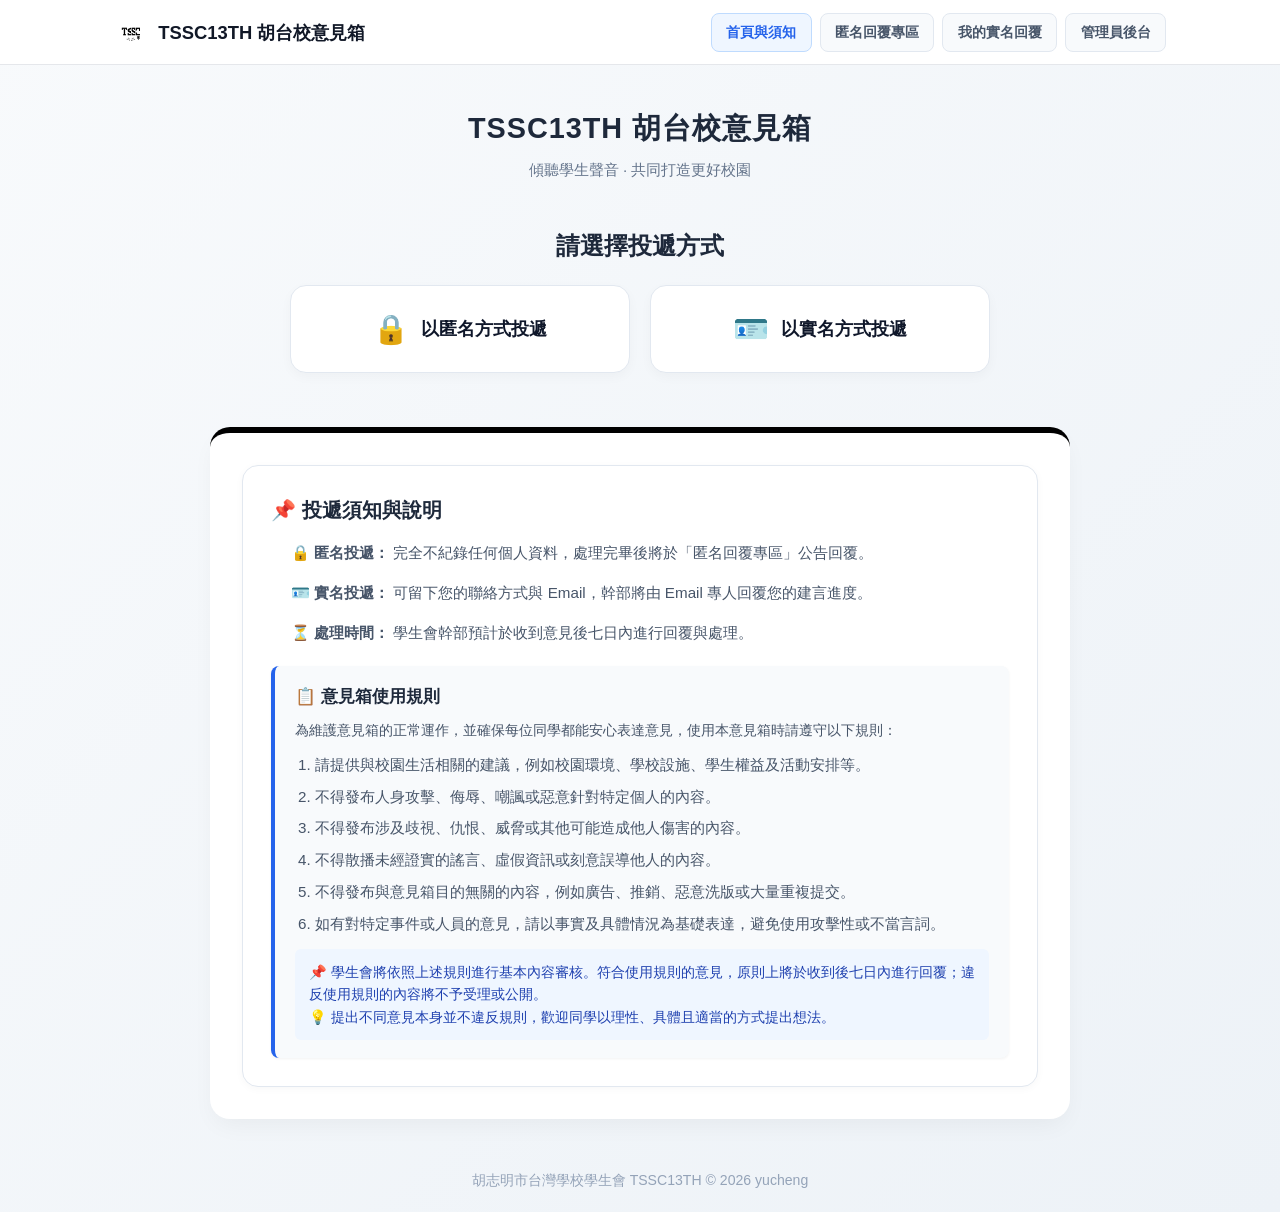
==== index.html @ 6bff95f8 "fix" ====
<!DOCTYPE html>
<html lang="zh-TW">
<head>
    <meta charset="UTF-8">
    <meta name="viewport" content="width=device-width, initial-scale=1.0">
    <title>TSSC13TH 胡台校意見箱</title>
    <link rel="stylesheet" href="style.css">
    <style>
        * {
            box-sizing: border-box;
            margin: 0;
            padding: 0;
            font-family: -apple-system, BlinkMacSystemFont, "Segoe UI", Roboto, "Helvetica Neue", Arial, "Microsoft JhengHei", sans-serif;
        }

        body {
            background-color: #f4f6f9;
            color: #333;
            line-height: 1.6;
        }

        .navbar {
    width: 100%;             
    background-color: #ffffff;
    border-bottom: 1px solid #e5e7eb; 
    padding: 0.8rem 0;
    box-shadow: none;       
    position: sticky;
    top: 0;
    z-index: 100;
}

        .nav-container {
            max-width: 1100px;
            margin: 0 auto;
            padding: 0 1.5rem;
            display: flex;
            justify-content: space-between; 
            align-items: center;
        }

        .nav-brand {
            display: flex;
            align-items: center;
            text-decoration: none;
            color: #111827;
            font-weight: 700;
            font-size: 1.15rem;
            gap: 10px;
        }

        .site-logo {
            height: 32px;       
            width: auto;        
            object-fit: contain;
            vertical-align: middle;
            filter: brightness(0); 
        }

        .nav-menu {
            display: flex;
            align-items: center;
            gap: 8px;
        }

        .nav-pill-btn {
            display: inline-flex;
            align-items: center;
            gap: 6px;
            text-decoration: none;
            padding: 0.45rem 0.9rem;
            font-size: 0.88rem;
            font-weight: 600;
            border-radius: 8px;
            transition: all 0.2s ease;
            cursor: pointer;
            background-color: #f8fafc;
            color: #475569;
            border: 1px solid #e2e8f0;
        }

        .nav-pill-btn:hover {
            background-color: #f1f5f9;
            color: #1e293b;
            border-color: #cbd5e1;
        }

        .nav-pill-btn.active {
            background-color: #eff6ff;
            color: #2563eb;
            border-color: #bfdbfe;
        }

        /* デスクトップ表示ではハンバーガーボタン、閉じるボタン、オーバーレイを非表示 */
        .hamburger-btn, .close-drawer-btn, .drawer-overlay {
            display: none;
        }

        .container {
            max-width: 900px;
            margin: 30px auto;
            padding: 0 20px;
            display: flex;
            flex-direction: column;
            gap: 30px;
        }

        .menu-section {
            text-align: center;
        }

        .menu-section h2 {
            font-size: 1.5rem;
            color: #1e293b;
            margin-bottom: 20px;
        }

        .button-group {
            display: grid;
            grid-template-columns: repeat(auto-fit, minmax(280px, 1fr));
            gap: 20px;
        }

        .menu-card {
            display: flex;
            align-items: center;
            justify-content: center;
            gap: 12px;
            background: #ffffff;
            padding: 20px 24px;
            border-radius: 16px;
            text-decoration: none;
            color: #1e293b;
            font-size: 1.1rem;
            font-weight: 600;
            border: 1px solid #e2e8f0;
            box-shadow: 0 4px 12px rgba(0, 0, 0, 0.03);
            transition: all 0.2s ease-in-out;
        }

        .menu-card:hover {
            transform: translateY(-3px);
            box-shadow: 0 8px 20px rgba(0, 0, 0, 0.08);
            border-color: black;
        }

        .menu-card .icon {
            font-size: 1.8rem;
        }

        .info-box {
            background: #ffffff;
            padding: 28px;
            border-radius: 16px;
            border: 1px solid #e2e8f0;
            box-shadow: 0 2px 8px rgba(0,0,0,0.03);
        }

        .info-box h3 {
            font-size: 1.25rem;
            color: #1e293b;
            margin-bottom: 14px;
        }

        .info-box ul {
            padding-left: 20px;
            margin-bottom: 20px;
            color: #334155;
            font-size: 0.95rem;
            line-height: 1.8;
        }

        .rules-box {
            background-color: #f8fafc;
            border-left: 4px solid #2563eb;
            border-radius: 8px;
            padding: 18px 20px;
            margin-top: 15px;
            box-shadow: 0 1px 3px rgba(0,0,0,0.05);
        }

        .rules-box h4 {
            color: #1e293b;
            font-size: 1.05rem;
            margin-bottom: 8px;
            display: flex;
            align-items: center;
            gap: 6px;
        }

        .rules-list {
            padding-left: 20px;
            margin-bottom: 12px;
            color: #334155;
            font-size: 0.93rem;
            line-height: 1.6;
        }

        .rules-list li {
            margin-bottom: 6px;
        }

        .rules-notice {
            background-color: #eff6ff;
            border-radius: 6px;
            padding: 12px 14px;
            font-size: 0.88rem;
            color: #1e40af;
            line-height: 1.6;
        }

        @media (max-width: 600px) {
            .rules-box {
                padding: 14px 16px;
            }
            .rules-list {
                padding-left: 18px;
                font-size: 0.9rem;
            }
            .rules-notice {
                font-size: 0.85rem;
            }
        }

    /* ================= 📱 手機專用 RWD 響應式與側邊抽屜選單優化 ================= */
@media screen and (max-width: 768px) {
    .navbar .nav-container {
        display: flex;
        justify-content: space-between;
        align-items: center;
        padding: 10px 16px;
        position: relative;
    }

    /* 顯示漢堡按鈕 */
    .hamburger-btn {
        display: inline-flex;
        align-items: center;
        justify-content: center;
        background: transparent;
        border: none;
        font-size: 1.5rem;
        color: #1e293b;
        cursor: pointer;
        padding: 4px;
    }

    .navbar .nav-brand {
        font-size: 0.95rem;
        gap: 6px;
        flex: 1;
        margin-left: 10px;
        overflow: hidden;
        text-overflow: ellipsis;
        white-space: nowrap;
    }

    .navbar .site-logo {
        width: 32px;
        height: auto;
    }

    /* 💡 左側隱藏抽屜選單本體 */
    .nav-menu, .nav-links {
        position: fixed;
        top: 0;
        left: -280px;
        width: 260px;
        height: 100vh;
        background-color: #ffffff !important;
        box-shadow: 4px 0 15px rgba(0, 0, 0, 0.2);
        z-index: 2000 !important;
        display: flex !important;
        flex-direction: column !important;
        justify-content: flex-start !important;
        align-items: stretch !important;
        padding: 70px 20px 20px 20px !important;
        gap: 12px !important;
        transition: left 0.3s cubic-bezier(0.4, 0, 0.2, 1);
    }

    /* 展開狀態 */
    .nav-menu.open, .nav-links.open {
        left: 0 !important;
    }

    /* 💡 確保抽屜內的按鈕100%可以點擊且文字清晰 */
    .nav-menu .nav-pill-btn, .nav-links .nav-item {
        position: relative;
        z-index: 2001 !important;
        width: 100% !important;
        display: flex !important;
        text-align: left !important;
        padding: 12px 16px !important;
        font-size: 1rem !important;
        justify-content: flex-start !important;
        color: #475569 !important;
        background-color: #f8fafc !important;
        border: 1px solid #e2e8f0 !important;
        white-space: nowrap;
        cursor: pointer !important;
    }

    .nav-menu .nav-pill-btn.active, .nav-links .nav-item.active {
        background-color: #eff6ff !important;
        color: #2563eb !important;
        border-color: #bfdbfe !important;
    }

    /* 關閉按鈕 (✕) */
    .close-drawer-btn {
        display: block !important;
        position: absolute;
        top: 16px;
        right: 16px;
        background: transparent;
        border: none;
        font-size: 1.5rem;
        color: #64748b;
        cursor: pointer;
        padding: 4px;
        z-index: 2002 !important;
    }

    /* 🚫 直接停用半透明灰色遮罩，避免覆蓋畫面導致無法點擊 */
    .drawer-overlay {
        display: none !important;
    }

    .container, .admin-header-bar, #admin-dashboard {
        padding: 0 12px;
        margin: 10px auto 20px;
    }

    .feedback-form, .form-card, .card, .login-card, .info-section {
        padding: 20px 16px;
        border-radius: 12px;
        margin: 10px auto;
    }

    .form-group input,
    .form-group select,
    .form-group textarea {
        font-size: 16px !important; 
        padding: 10px 12px;
    }
}
    </style>
</head>
<body>
    
    <nav class="navbar">
        <div class="nav-container">
            <!-- モバイル用ハンバーガーボタン -->
            <button class="hamburger-btn" onclick="toggleDrawer()" aria-label="開啟選單">
                ☰
            </button>

            <!-- ロゴ & タイトル -->
            <a href="index.html" class="nav-brand">
                <img src="tpshcmcsc.png" alt="會徽" class="site-logo">
                <span class="brand-text">TSSC13TH 胡台校意見箱</span>
            </a>

            <!-- ナビゲーションメニュー (モバイルではスライドドロワー化) -->
            <div class="nav-menu" id="navDrawer">
                <!-- モバイル専用 閉じるボタン -->
                <button class="close-drawer-btn" onclick="toggleDrawer()" aria-label="關閉選單">✕</button>

                <a href="index.html" class="nav-pill-btn active">
                    首頁與須知
                </a>
                <a href="replies.html" class="nav-pill-btn">
                    匿名回覆專區
                </a>
                <a href="myreplies.html" class="nav-pill-btn">
                    我的實名回覆
                </a>
                <a href="admin.html" class="nav-pill-btn">
                    管理員後台
                </a>
            </div>
        </div>
    </nav>

    <!-- モバイル用背景オーバーレイ -->
    <div class="drawer-overlay" id="drawerOverlay" onclick="toggleDrawer()"></div>

    <header class="hero-header" style="text-align: center; padding: 35px 20px 15px;">
        <h1 style="color: #1e293b; margin-top: 5px; font-size: 1.8rem;">TSSC13TH 胡台校意見箱</h1>
        <p style="color: #64748b; margin-top: 6px; font-size: 0.95rem;">傾聽學生聲音 · 共同打造更好校園</p>
    </header>

    <main class="container">
        <section class="menu-section">
            <h2>請選擇投遞方式</h2>

            <div class="button-group">
                <a href="send1.html" class="menu-card anonymous">
                    <span class="icon">🔒</span>
                    <span class="text">以匿名方式投遞</span>
                </a>

                <a href="send2.html" class="menu-card realname">
                    <span class="icon">🪪</span>
                    <span class="text">以實名方式投遞</span>
                </a>
            </div>
        </section>

        <section class="info-section">
            <div class="info-box">
                <h3>📌 投遞須知與說明</h3>
                <ul>
                    <li><strong>🔒 匿名投遞：</strong> 完全不紀錄任何個人資料，處理完畢後將於「匿名回覆專區」公告回覆。</li>
                    <li><strong>🪪 實名投遞：</strong> 可留下您的聯絡方式與 Email，幹部將由 Email 專人回覆您的建言進度。</li>
                    <li><strong>⏳ 處理時間：</strong> 學生會幹部預計於收到意見後七日內進行回覆與處理。</li>
                </ul>

                <div class="rules-box">
                    <h4>📋 意見箱使用規則</h4>
                    <p style="color: #475569; font-size: 0.9rem; margin-bottom: 10px;">
                        為維護意見箱的正常運作，並確保每位同學都能安心表達意見，使用本意見箱時請遵守以下規則：
                    </p>
                    <ol class="rules-list">
                        <li>請提供與校園生活相關的建議，例如校園環境、學校設施、學生權益及活動安排等。</li>
                        <li>不得發布人身攻擊、侮辱、嘲諷或惡意針對特定個人的內容。</li>
                        <li>不得發布涉及歧視、仇恨、威脅或其他可能造成他人傷害的內容。</li>
                        <li>不得散播未經證實的謠言、虛假資訊或刻意誤導他人的內容。</li>
                        <li>不得發布與意見箱目的無關的內容，例如廣告、推銷、惡意洗版或大量重複提交。</li>
                        <li>如有對特定事件或人員的意見，請以事實及具體情況為基礎表達，避免使用攻擊性或不當言詞。</li>
                    </ol>

                    <div class="rules-notice">
                        📌 學生會將依照上述規則進行基本內容審核。符合使用規則的意見，原則上將於收到後七日內進行回覆；違反使用規則的內容將不予受理或公開。<br>
                        💡 提出不同意見本身並不違反規則，歡迎同學以理性、具體且適當的方式提出想法。
                    </div>
                </div>
            </div>
        </section>
    </main>

    <footer style="text-align: center; padding: 20px; color: #94a3b8; font-size: 0.88rem;">
        <p>胡志明市台灣學校學生會 TSSC13TH © 2026 yucheng</p>
    </footer>

    <script>
       function toggleDrawer() {
    const drawer = document.getElementById('navDrawer');
    if (drawer) {
        drawer.classList.toggle('open');
    }
}

        const GAS_URL = 'https://script.google.com/macros/s/AKfycbyX_GsvbBdSfWdLYHys0beIzngkABgNmQq49YXd9ukuXAVGZzfS75yMQ33AkP0yoPrL/exec';
        const TARGET_SHEET_ID = '18fxfF-BnNlDnhCH0NORbNeWXKSo1KHmljfPCkpvJTKo';
        let statusInterval = null;
        let consecutiveFailures = 0;

        function handleSystemErrorAndLock(reason) {
            console.error('系統狀態檢測異常，啟動安全鎖定機制:', reason);
            if (statusInterval) {
                clearInterval(statusInterval);
            }
            window.location.href = 'lock.html';
        }

        function checkSystemStatus() {
            fetch(`${GAS_URL}?action=checkLockStatus&spreadsheetId=${TARGET_SHEET_ID}&_t=${Date.now()}`)
                .then(res => {
                    if (!res.ok) {
                        throw new Error(`HTTP 錯誤 Status: ${res.status}`);
                    }
                    return res.json();
                })
                .then(data => {
                    if (data && typeof data.locked !== 'undefined') {
                        consecutiveFailures = 0;
                        if (data.locked === true) {
                            if (statusInterval) clearInterval(statusInterval);
                            window.location.href = 'lock.html';
                        } else if (data.maintenance === true) {
                            if (statusInterval) clearInterval(statusInterval);
                            window.location.href = 'maintenance.html';
                        }
                    } else {
                        consecutiveFailures++;
                        if (consecutiveFailures >= 3) {
                            handleSystemErrorAndLock('無效的回傳資料格式');
                        }
                    }
                })
                .catch(err => {
                    console.warn('檢測連線波動:', err.message);
                    consecutiveFailures++;
                    if (consecutiveFailures >= 3) {
                        handleSystemErrorAndLock(err.message || '連線失敗');
                    }
                });
        }

        checkSystemStatus();
        statusInterval = setInterval(checkSystemStatus, 5000);
    </script>
</body>
</html>
---- style.css ----
/* ================= 全域設定 ================= */
* {
    margin: 0;
    padding: 0;
    box-sizing: border-box;
    font-family: -apple-system, BlinkMacSystemFont, "Segoe UI", Roboto, "Helvetica Neue", Arial, "Microsoft JhengHei", sans-serif;
}

body {
    background: linear-gradient(135deg, #f8fafc 0%, #edf2f7 100%);
    color: #334155;
    line-height: 1.6;
    min-height: 100vh;
    display: flex;
    flex-direction: column;
}

/* ================= 導覽列 Navbar (標準膠囊風格) ================= */
.navbar {
    width: 100%;             /* 確保導覽列強制撐滿整個畫面寬度 */
    background-color: #ffffff;
    border-bottom: 1px solid #e5e7eb; /* 讓整條底線完整顯示，不再斷一半 */
    padding: 0.8rem 0;
    box-shadow: none;        /* 移除陰影，避免產生多餘的斷線雜訊 */
    position: sticky;
    top: 0;
    z-index: 100;
}

.nav-container {
    max-width: 1100px;
    margin: 0 auto;
    padding: 0 1.5rem;
    display: flex;
    justify-content: space-between;
    align-items: center;
}

.nav-brand {
    display: flex;
    align-items: center;
    text-decoration: none;
    color: #111827;
    font-weight: 700;
    font-size: 1.15rem;
    gap: 10px;
}

.site-logo {
    height: 32px;
    width: auto;
    object-fit: contain;
    vertical-align: middle;
    filter: brightness(0);
}

.brand-icon {
    font-size: 1.5rem;
}

/* 舊版導覽按鈕相容 */
.nav-links {
    display: flex;
    align-items: center;
    gap: 8px;
}

.nav-item {
    display: inline-flex;
    align-items: center;
    gap: 6px;
    text-decoration: none;
    padding: 0.45rem 0.9rem;
    font-size: 0.88rem;
    font-weight: 600;
    border-radius: 8px;
    transition: all 0.2s ease;
    cursor: pointer;
    background-color: #f8fafc;
    color: #475569;
    border: 1px solid #e2e8f0;
}

.nav-item:hover {
    background-color: #f1f5f9;
    color: #1e293b;
    border-color: #cbd5e1;
}

.nav-item.active {
    background-color: #eff6ff;
    color: #2563eb;
    border-color: #bfdbfe;
}

/* 新版膠囊風格選單 */
.nav-menu {
    display: flex;
    align-items: center;
    gap: 8px;
}

.nav-pill-btn {
    display: inline-flex;
    align-items: center;
    gap: 6px;
    text-decoration: none;
    padding: 0.45rem 0.9rem;
    font-size: 0.88rem;
    font-weight: 600;
    border-radius: 8px;
    transition: all 0.2s ease;
    cursor: pointer;
    background-color: #f8fafc;
    color: #475569;
    border: 1px solid #e2e8f0;
}

.nav-pill-btn:hover {
    background-color: #f1f5f9;
    color: #1e293b;
    border-color: #cbd5e1;
}

.nav-pill-btn.active {
    background-color: #eff6ff;
    color: #2563eb;
    border-color: #bfdbfe;
}

/* 預設隱藏手機專用的按鈕與遮罩 */
.hamburger-btn, .close-drawer-btn, .drawer-overlay {
    display: none;
}

/* ================= 主標題區塊 Header ================= */
.hero-header {
    text-align: center;
    padding: 35px 20px 15px;
}

.hero-header h1 {
    font-size: 1.8rem;
    font-weight: 800;
    color: #0f172a;
    letter-spacing: 1px;
    margin-bottom: 6px;
}

.hero-subtitle {
    color: #64748b;
    font-size: 0.95rem;
}

/* ================= 主要排版版型 Container ================= */
.container {
    flex: 1;
    display: flex;
    flex-direction: column;
    justify-content: flex-start;
    align-items: center;
    max-width: 1000px;
    width: 100%;
    margin: 20px auto 40px;
    padding: 0 20px;
}

/* ================= 投遞須知卡片 ================= */
.info-section {
    width: 100%;
    background: #ffffff;
    padding: 32px;
    border-radius: 20px;
    box-shadow: 0 10px 25px -5px rgba(0, 0, 0, 0.05);
    border-top: 6px solid black;
    margin-top: 24px;
}

.info-box h3 {
    font-size: 1.25rem;
    color: #1e293b;
    margin-bottom: 18px;
}

.info-box ul {
    list-style-type: none;
}

.info-box li {
    margin-bottom: 14px;
    font-size: 0.95rem;
    color: #475569;
    line-height: 1.7;
}

/* ================= 投遞按鈕區塊 (電腦版左右並排) ================= */
.menu-section {
    width: 100%;
    text-align: center;
}

.menu-section h2 {
    font-size: 1.35rem;
    color: #1e293b;
    margin-bottom: 20px;
}

.button-group {
    display: flex;
    flex-direction: row;
    justify-content: center;
    gap: 20px;
    width: 100%;
    max-width: 700px;
    margin: 0 auto;
}

.menu-card {
    flex: 1;
    display: flex;
    align-items: center;
    justify-content: center;
    background-color: #ffffff;
    text-decoration: none;
    padding: 22px 26px;
    border-radius: 20px;
    box-shadow: 0 10px 25px -5px rgba(0, 0, 0, 0.04);
    transition: all 0.3s cubic-bezier(0.4, 0, 0.2, 1);
    border: 1px solid #f1f5f9;
}

.menu-card:hover {
    transform: translateY(-4px);
    box-shadow: 0 14px 30px rgba(234, 179, 8, 0.18);
    border-color: #fde047;
}

.icon-wrapper {
    font-size: 1.8rem;
    margin-right: 16px;
    background-color: #fef9c3;
    width: 56px;
    height: 56px;
    display: flex;
    align-items: center;
    justify-content: center;
    border-radius: 16px;
    flex-shrink: 0;
}

.text-group {
    display: flex;
    flex-direction: column;
    text-align: left;
}

.menu-card .text {
    font-size: 1.1rem;
    font-weight: 700;
    color: #0f172a;
}

.menu-card small {
    font-size: 0.85rem;
    color: #94a3b8;
    margin-top: 3px;
}

/* ================= 表單樣式 (意見輸入頁面) ================= */
.feedback-form, .form-card, .card {
    width: 100%;
    max-width: 600px;
    margin: 20px auto;
    padding: 30px;
    border-radius: 16px;
    background-color: #ffffff;
    box-shadow: 0 4px 15px rgba(0, 0, 0, 0.05);
}

.form-group {
    margin-bottom: 20px;
    text-align: left;
}

.form-group label {
    display: block;
    font-size: 0.9rem;
    font-weight: 600;
    color: #475569;
    margin-bottom: 6px;
}

.form-group input,
.form-group select,
.form-group textarea {
    width: 100%;
    padding: 12px 14px;
    border: 1.5px solid #cbd5e1;
    border-radius: 10px;
    font-size: 0.95rem;
    color: #0f172a;
    background-color: #f8fafc;
    transition: all 0.2s ease-in-out;
    outline: none;
}

.form-group input:focus,
.form-group select:focus,
.form-group textarea:focus {
    background-color: #ffffff;
    border-color: #d49a00;
    box-shadow: 0 0 0 4px rgba(212, 154, 0, 0.15);
}

.form-row {
    display: flex;
    gap: 15px;
}

.flex-1 {
    flex: 1;
}

.form-actions {
    display: flex;
    justify-content: space-between;
    align-items: center;
    margin-top: 30px;
}

.submit-btn, .btn {
    background-color: black;
    color: white;
    border: none;
    padding: 12px 28px;
    border-radius: 8px;
    cursor: pointer;
    font-size: 1rem;
    font-weight: 600;
    transition: background-color 0.2s;
    width: 100%;
}

.submit-btn:hover, .btn:hover {
    background-color: black;
}

.submit-btn:disabled, .btn:disabled {
    background-color: #cbd5e1;
    cursor: not-allowed;
}

.back-btn {
    color: #64748b;
    text-decoration: none;
    font-size: 0.95rem;
}

.back-btn:hover {
    color: #1e293b;
    text-decoration: underline;
}

/* ================= 管理儀表板 & 登入卡片 ================= */
.login-card {
    width: 100%;
    max-width: 420px;
    background: #ffffff;
    padding: 40px 32px;
    border-radius: 20px;
    box-shadow: 0 20px 25px -5px rgba(0, 0, 0, 0.05);
    border: 1px solid #e2e8f0;
    margin: 40px auto;
}

.login-header {
    text-align: center;
    margin-bottom: 28px;
}

.login-header h2 {
    font-size: 1.5rem;
    color: #0f172a;
    font-weight: 700;
    margin-bottom: 6px;
}

.login-header p {
    color: #64748b;
    font-size: 0.875rem;
}

.login-btn {
    width: 100%;
    padding: 12px;
    background: #d49a00;
    color: #ffffff;
    border: none;
    border-radius: 10px;
    font-size: 1rem;
    font-weight: 600;
    cursor: pointer;
    transition: all 0.2s ease-in-out;
    margin-top: 8px;
}

.login-btn:hover {
    background: #b88600;
}

#admin-dashboard {
    width: 100%;
    max-width: 900px;
    margin: 0 auto;
}

.admin-header-bar {
    display: flex;
    justify-content: space-between;
    align-items: center;
    background: #fff;
    padding: 18px 24px;
    border-radius: 12px;
    margin-bottom: 24px;
    box-shadow: 0 2px 8px rgba(0, 0, 0, 0.05);
    flex-wrap: wrap;
    gap: 12px;
}

.logout-btn {
    background: #ef4444;
    color: white;
    border: none;
    padding: 8px 16px;
    border-radius: 8px;
    cursor: pointer;
    font-weight: 600;
    transition: background-color 0.2s;
}

.logout-btn:hover { 
    background: #dc2626; 
}

.feedback-card {
    background: white;
    padding: 24px;
    border-radius: 14px;
    margin-bottom: 16px;
    box-shadow: 0 4px 12px rgba(0,0,0,0.03);
    border: 1px solid #e2e8f0;
}

.card-header {
    display: flex;
    justify-content: space-between;
    align-items: center;
    flex-wrap: wrap;
    gap: 8px;
}

.reply-box { 
    margin-top: 15px; 
}

.reply-box textarea {
    width: 100%;
    height: 90px;
    padding: 10px;
    border: 1.5px solid #cbd5e1;
    border-radius: 8px;
    margin-bottom: 8px;
    resize: vertical;
    outline: none;
}

.reply-box textarea:focus {
    border-color: #0284c7;
}

.assignee-select {
    padding: 8px 12px;
    border-radius: 8px;
    border: 1.5px solid #cbd5e1;
    font-size: 0.9rem;
    background-color: #f8fafc;
    outline: none;
    transition: border-color 0.2s;
}

.assignee-select:focus {
    border-color: #d49a00;
}

.action-btns {
    display: flex;
    gap: 10px;
    flex-wrap: wrap;
    margin-top: 10px;
}

.gmail-btn {
    background: #ea4335;
    color: white;
    border: none;
    padding: 9px 16px;
    border-radius: 8px;
    font-weight: 600;
    font-size: 0.9rem;
    cursor: pointer;
}

.gmail-btn:hover { 
    background: #d93025; 
}

.complete-btn {
    background: #16a34a;
    color: white;
    border: none;
    padding: 9px 16px;
    border-radius: 8px;
    font-weight: 600;
    cursor: pointer;
}

.complete-btn:hover { 
    background: #15803d; 
}

/* ================= 頁尾 Footer ================= */
footer {
    text-align: center;
    padding: 24px;
    font-size: 0.88rem;
    color: #94a3b8;
    margin-top: auto;
}

/* ================= 📱 手機專用 RWD 響應式與側邊抽屜選單優化 ================= */
@media screen and (max-width: 768px) {
    .navbar .nav-container {
        display: flex;
        justify-content: space-between;
        align-items: center;
        padding: 10px 16px;
        position: relative;
    }

    /* 顯示漢堡按鈕 */
    .hamburger-btn {
        display: inline-flex;
        align-items: center;
        justify-content: center;
        background: transparent;
        border: none;
        font-size: 1.5rem;
        color: #1e293b;
        cursor: pointer;
        padding: 4px;
    }

    .navbar .nav-brand {
        font-size: 0.95rem;
        gap: 6px;
        flex: 1;
        margin-left: 10px;
        overflow: hidden;
        text-overflow: ellipsis;
        white-space: nowrap;
    }

    .navbar .site-logo {
        width: 32px;
        height: auto;
    }

    /* 💡 左側隱藏抽屜選單本體 */
    .nav-menu, .nav-links {
        position: fixed;
        top: 0;
        left: -280px;
        width: 260px;
        height: 100vh;
        background-color: #ffffff !important;
        box-shadow: 4px 0 15px rgba(0, 0, 0, 0.2);
        z-index: 2000 !important;
        display: flex !important;
        flex-direction: column !important;
        justify-content: flex-start !important;
        align-items: stretch !important;
        padding: 70px 20px 20px 20px !important;
        gap: 12px !important;
        transition: left 0.3s cubic-bezier(0.4, 0, 0.2, 1);
    }

    /* 展開狀態 */
    .nav-menu.open, .nav-links.open {
        left: 0 !important;
    }

    /* 💡 確保抽屜內的按鈕100%可以點擊且文字清晰 */
    .nav-menu .nav-pill-btn, .nav-links .nav-item {
        position: relative;
        z-index: 2001 !important;
        width: 100% !important;
        display: flex !important;
        text-align: left !important;
        padding: 12px 16px !important;
        font-size: 1rem !important;
        justify-content: flex-start !important;
        color: #475569 !important;
        background-color: #f8fafc !important;
        border: 1px solid #e2e8f0 !important;
        white-space: nowrap;
        cursor: pointer !important;
    }

    .nav-menu .nav-pill-btn.active, .nav-links .nav-item.active {
        background-color: #eff6ff !important;
        color: #2563eb !important;
        border-color: #bfdbfe !important;
    }

    /* 關閉按鈕 (✕) */
    .close-drawer-btn {
        display: block !important;
        position: absolute;
        top: 16px;
        right: 16px;
        background: transparent;
        border: none;
        font-size: 1.5rem;
        color: #64748b;
        cursor: pointer;
        padding: 4px;
        z-index: 2002 !important;
    }

    /* 🚫 直接停用半透明灰色遮罩，避免覆蓋畫面導致無法點擊 */
    .drawer-overlay {
        display: none !important;
    }

    .container, .admin-header-bar, #admin-dashboard {
        padding: 0 12px;
        margin: 10px auto 20px;
    }

    .feedback-form, .form-card, .card, .login-card, .info-section {
        padding: 20px 16px;
        border-radius: 12px;
        margin: 10px auto;
    }

    .form-group input,
    .form-group select,
    .form-group textarea {
        font-size: 16px !important; 
        padding: 10px 12px;
    }
}
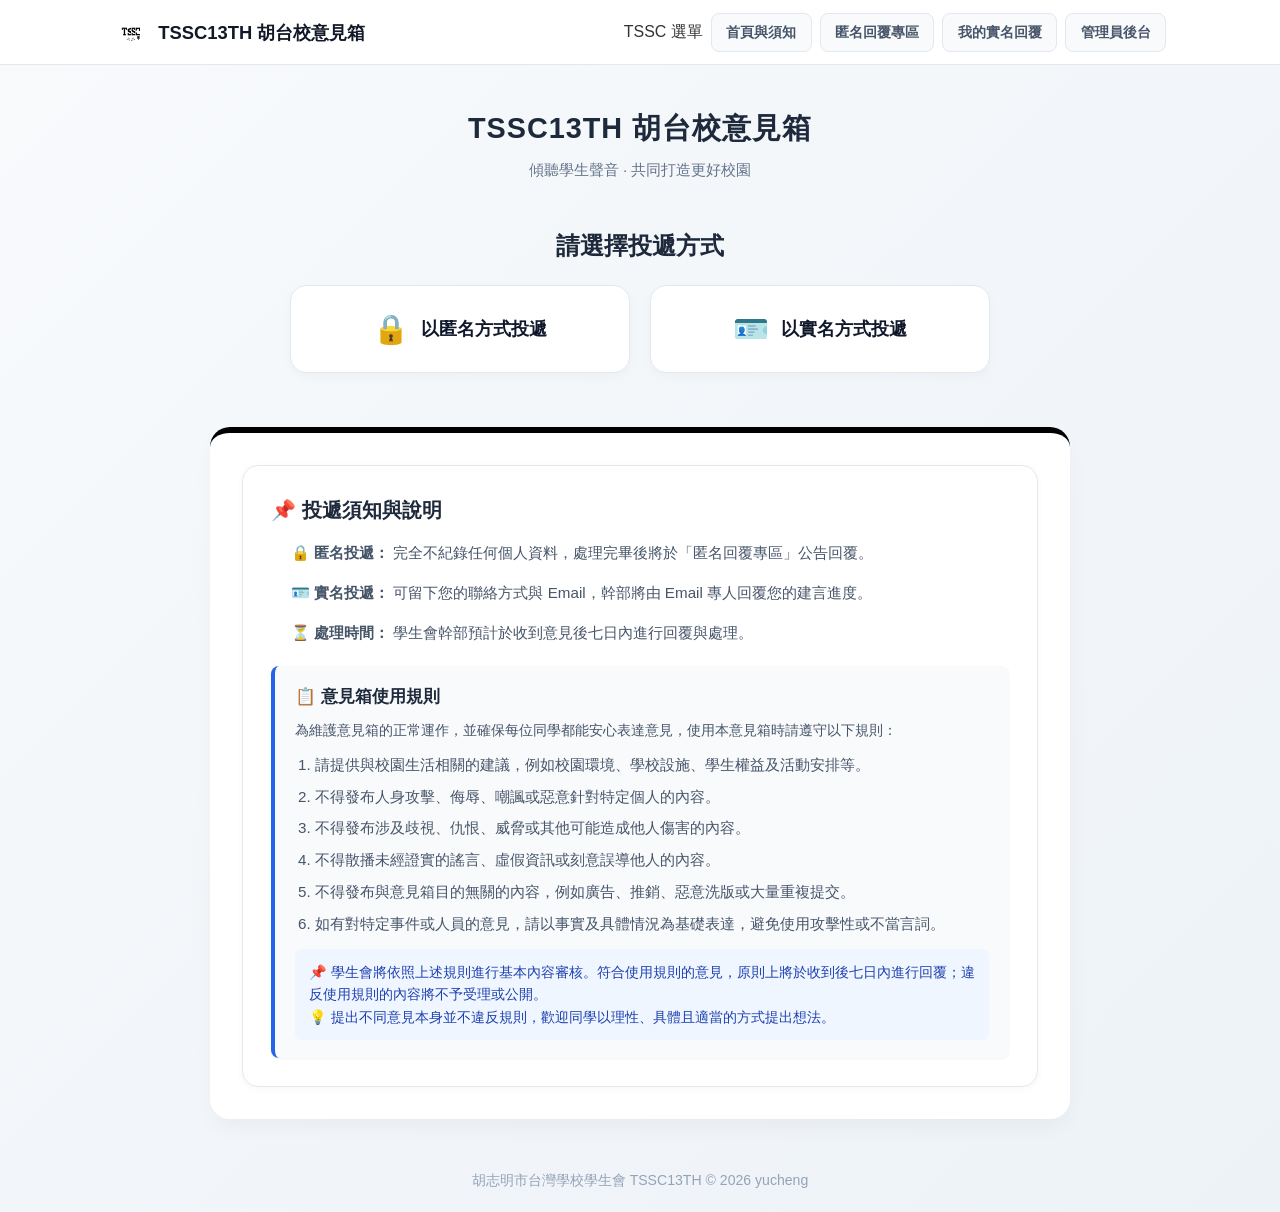
==== commit 58fd86e9: "fix" ====
--- a/index.html
+++ b/index.html
@@ -362,24 +362,17 @@
                 <span class="brand-text">TSSC13TH 胡台校意見箱</span>
             </a>
 
-            <!-- ナビゲーションメニュー (モバイルではスライドドロワー化) -->
-            <div class="nav-menu" id="navDrawer">
-                <!-- モバイル専用 閉じるボタン -->
-                <button class="close-drawer-btn" onclick="toggleDrawer()" aria-label="關閉選單">✕</button>
-
-                <a href="index.html" class="nav-pill-btn active">
-                    首頁與須知
-                </a>
-                <a href="replies.html" class="nav-pill-btn">
-                    匿名回覆專區
-                </a>
-                <a href="myreplies.html" class="nav-pill-btn">
-                    我的實名回覆
-                </a>
-                <a href="admin.html" class="nav-pill-btn">
-                    管理員後台
-                </a>
-            </div>
+           <!-- 導覽選單（手機版切換為隱藏抽屜） -->
+<div class="nav-menu" id="navDrawer">
+    <div class="drawer-header">
+        <span class="drawer-title">TSSC 選單</span>
+        <button type="button" class="close-drawer-btn" onclick="toggleDrawer()" aria-label="關閉選單">✕</button>
+    </div>
+    <a href="index.html" class="nav-pill-btn">首頁與須知</a>
+    <a href="replies.html" class="nav-pill-btn">匿名回覆專區</a>
+    <a href="myreplies.html" class="nav-pill-btn">我的實名回覆</a>
+    <a href="admin.html" class="nav-pill-btn">管理員後台</a>
+</div>
         </div>
     </nav>
 
--- a/style.css
+++ b/style.css
@@ -537,7 +537,7 @@
     margin-top: auto;
 }
 
-/* ================= 📱 手機專用 RWD 響應式與側邊抽屜選單優化 ================= */
+/* ================= 📱 手機專用 RWD 側邊抽屜選單樣式 ================= */
 @media screen and (max-width: 768px) {
     .navbar .nav-container {
         display: flex;
@@ -547,7 +547,6 @@
         position: relative;
     }
 
-    /* 顯示漢堡按鈕 */
     .hamburger-btn {
         display: inline-flex;
         align-items: center;
@@ -583,13 +582,13 @@
         width: 260px;
         height: 100vh;
         background-color: #ffffff !important;
-        box-shadow: 4px 0 15px rgba(0, 0, 0, 0.2);
+        box-shadow: 4px 0 15px rgba(0, 0, 0, 0.15);
         z-index: 2000 !important;
         display: flex !important;
         flex-direction: column !important;
         justify-content: flex-start !important;
         align-items: stretch !important;
-        padding: 70px 20px 20px 20px !important;
+        padding: 20px !important;
         gap: 12px !important;
         transition: left 0.3s cubic-bezier(0.4, 0, 0.2, 1);
     }
@@ -599,10 +598,35 @@
         left: 0 !important;
     }
 
-    /* 💡 確保抽屜內的按鈕100%可以點擊且文字清晰 */
+    /* 📌 抽屜頂部標題區塊 */
+    .drawer-header {
+        display: flex !important;
+        justify-content: space-between !important;
+        align-items: center !important;
+        padding-bottom: 12px;
+        margin-bottom: 8px;
+        border-bottom: 1px solid #e2e8f0;
+    }
+
+    .drawer-title {
+        font-size: 1.1rem;
+        font-weight: 700;
+        color: #1e293b;
+    }
+
+    /* 關閉按鈕 (✕) */
+    .close-drawer-btn {
+        display: block !important;
+        background: transparent;
+        border: none;
+        font-size: 1.4rem;
+        color: #64748b;
+        cursor: pointer;
+        padding: 2px 6px;
+    }
+
+    /* 💡 抽屜內的選單按鈕 */
     .nav-menu .nav-pill-btn, .nav-links .nav-item {
-        position: relative;
-        z-index: 2001 !important;
         width: 100% !important;
         display: flex !important;
         text-align: left !important;
@@ -612,34 +636,16 @@
         color: #475569 !important;
         background-color: #f8fafc !important;
         border: 1px solid #e2e8f0 !important;
+        border-radius: 8px !important;
         white-space: nowrap;
         cursor: pointer !important;
+        text-decoration: none;
     }
 
     .nav-menu .nav-pill-btn.active, .nav-links .nav-item.active {
         background-color: #eff6ff !important;
         color: #2563eb !important;
         border-color: #bfdbfe !important;
-    }
-
-    /* 關閉按鈕 (✕) */
-    .close-drawer-btn {
-        display: block !important;
-        position: absolute;
-        top: 16px;
-        right: 16px;
-        background: transparent;
-        border: none;
-        font-size: 1.5rem;
-        color: #64748b;
-        cursor: pointer;
-        padding: 4px;
-        z-index: 2002 !important;
-    }
-
-    /* 🚫 直接停用半透明灰色遮罩，避免覆蓋畫面導致無法點擊 */
-    .drawer-overlay {
-        display: none !important;
     }
 
     .container, .admin-header-bar, #admin-dashboard {
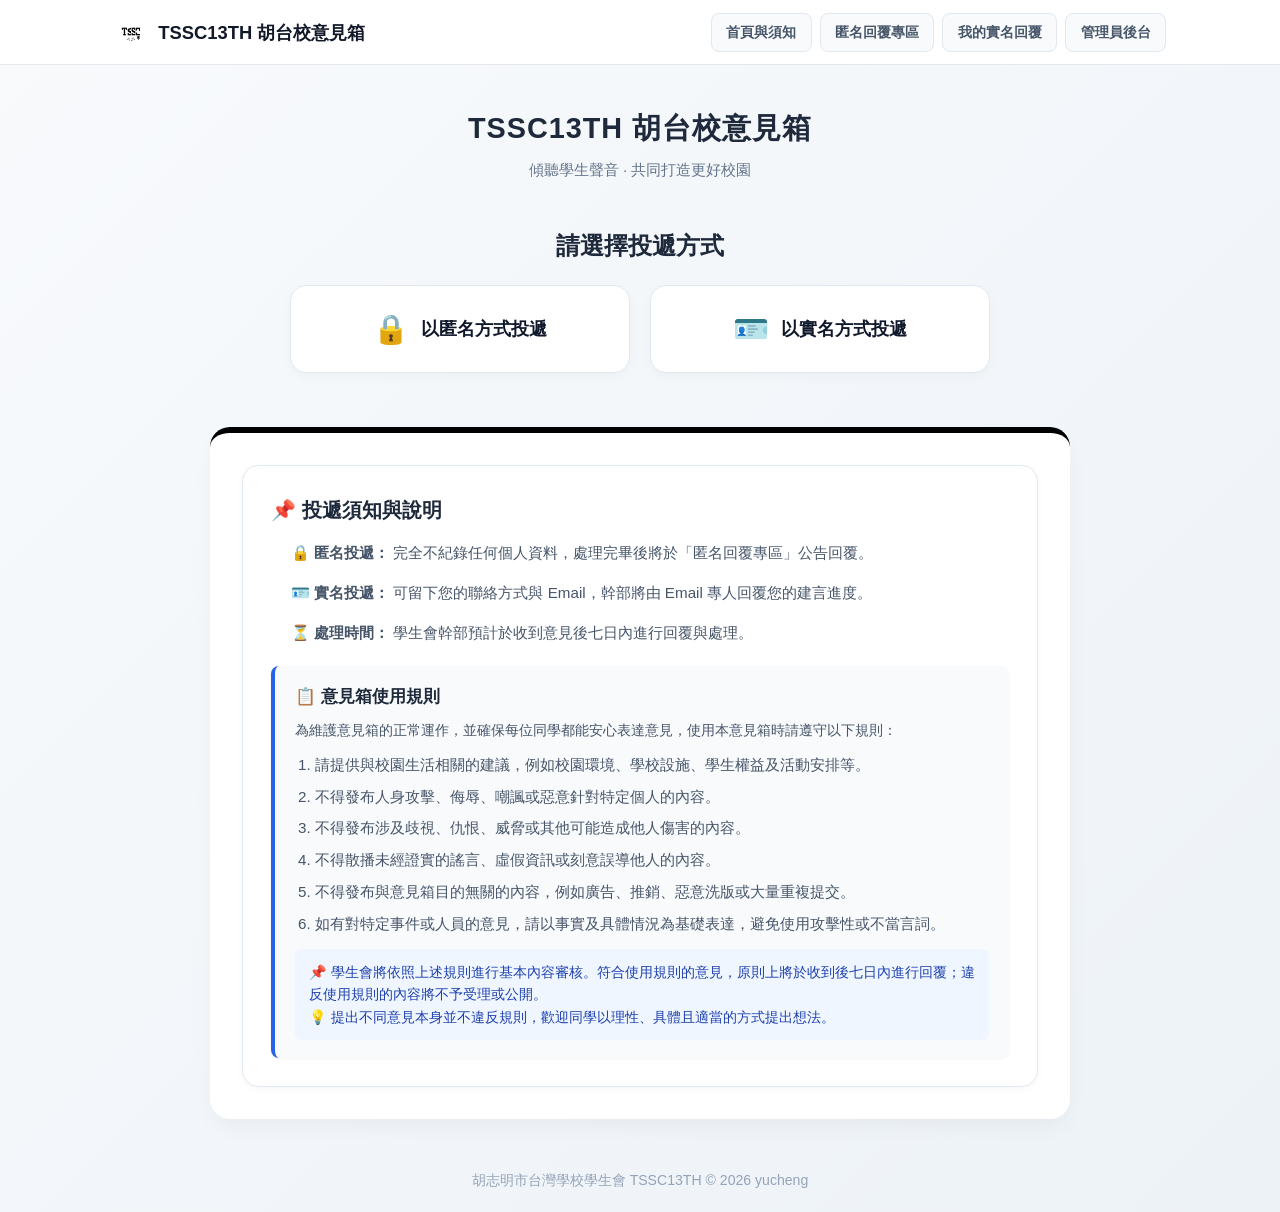
==== commit 8860a43e: "fix" ====
--- a/index.html
+++ b/index.html
@@ -209,21 +209,7 @@
             line-height: 1.6;
         }
 
-        @media (max-width: 600px) {
-            .rules-box {
-                padding: 14px 16px;
-            }
-            .rules-list {
-                padding-left: 18px;
-                font-size: 0.9rem;
-            }
-            .rules-notice {
-                font-size: 0.85rem;
-            }
-        }
-
-    /* ================= 📱 手機專用 RWD 響應式與側邊抽屜選單優化 ================= */
-@media screen and (max-width: 768px) {
+        @media screen and (max-width: 768px) {
     .navbar .nav-container {
         display: flex;
         justify-content: space-between;
@@ -234,7 +220,7 @@
 
     /* 顯示漢堡按鈕 */
     .hamburger-btn {
-        display: inline-flex;
+        display: inline-flex !important;
         align-items: center;
         justify-content: center;
         background: transparent;
@@ -260,7 +246,7 @@
         height: auto;
     }
 
-    /* 💡 左側隱藏抽屜選單本體 */
+    /* 💡 手機版左側隱藏抽屜選單本體 */
     .nav-menu, .nav-links {
         position: fixed;
         top: 0;
@@ -268,13 +254,13 @@
         width: 260px;
         height: 100vh;
         background-color: #ffffff !important;
-        box-shadow: 4px 0 15px rgba(0, 0, 0, 0.2);
+        box-shadow: 4px 0 15px rgba(0, 0, 0, 0.15);
         z-index: 2000 !important;
         display: flex !important;
         flex-direction: column !important;
         justify-content: flex-start !important;
         align-items: stretch !important;
-        padding: 70px 20px 20px 20px !important;
+        padding: 20px !important;
         gap: 12px !important;
         transition: left 0.3s cubic-bezier(0.4, 0, 0.2, 1);
     }
@@ -284,10 +270,37 @@
         left: 0 !important;
     }
 
-    /* 💡 確保抽屜內的按鈕100%可以點擊且文字清晰 */
+    /* 📌 手機版抽屜頂部標題區塊（與 ✕ 按鈕並排） */
+    .drawer-header {
+        display: flex !important;
+        justify-content: space-between !important;
+        align-items: center !important;
+        padding-bottom: 12px;
+        margin-bottom: 8px;
+        border-bottom: 1px solid #e2e8f0;
+        width: 100%;
+    }
+
+    .drawer-title {
+        font-size: 1.1rem;
+        font-weight: 700;
+        color: #1e293b;
+    }
+
+    /* 關閉按鈕 (✕) */
+    .close-drawer-btn {
+        display: block !important;
+        position: static !important;
+        background: transparent;
+        border: none;
+        font-size: 1.4rem;
+        color: #64748b;
+        cursor: pointer;
+        padding: 2px 6px;
+    }
+
+    /* 💡 手機版抽屜內的選單按鈕 */
     .nav-menu .nav-pill-btn, .nav-links .nav-item {
-        position: relative;
-        z-index: 2001 !important;
         width: 100% !important;
         display: flex !important;
         text-align: left !important;
@@ -297,34 +310,16 @@
         color: #475569 !important;
         background-color: #f8fafc !important;
         border: 1px solid #e2e8f0 !important;
+        border-radius: 8px !important;
         white-space: nowrap;
         cursor: pointer !important;
+        text-decoration: none;
     }
 
     .nav-menu .nav-pill-btn.active, .nav-links .nav-item.active {
         background-color: #eff6ff !important;
         color: #2563eb !important;
         border-color: #bfdbfe !important;
-    }
-
-    /* 關閉按鈕 (✕) */
-    .close-drawer-btn {
-        display: block !important;
-        position: absolute;
-        top: 16px;
-        right: 16px;
-        background: transparent;
-        border: none;
-        font-size: 1.5rem;
-        color: #64748b;
-        cursor: pointer;
-        padding: 4px;
-        z-index: 2002 !important;
-    }
-
-    /* 🚫 直接停用半透明灰色遮罩，避免覆蓋畫面導致無法點擊 */
-    .drawer-overlay {
-        display: none !important;
     }
 
     .container, .admin-header-bar, #admin-dashboard {
@@ -345,6 +340,8 @@
         padding: 10px 12px;
     }
 }
+
+
     </style>
 </head>
 <body>
@@ -438,12 +435,25 @@
     </footer>
 
     <script>
-       function toggleDrawer() {
+function toggleDrawer() {
     const drawer = document.getElementById('navDrawer');
     if (drawer) {
         drawer.classList.toggle('open');
     }
 }
+
+
+document.addEventListener('click', function(event) {
+    const drawer = document.getElementById('navDrawer');
+    const hamburgerBtn = document.querySelector('.hamburger-btn');
+
+    if (drawer && drawer.classList.contains('open')) {
+        
+        if (!drawer.contains(event.target) && !hamburgerBtn.contains(event.target)) {
+            drawer.classList.remove('open');
+        }
+    }
+});
 
         const GAS_URL = 'https://script.google.com/macros/s/AKfycbyX_GsvbBdSfWdLYHys0beIzngkABgNmQq49YXd9ukuXAVGZzfS75yMQ33AkP0yoPrL/exec';
         const TARGET_SHEET_ID = '18fxfF-BnNlDnhCH0NORbNeWXKSo1KHmljfPCkpvJTKo';
--- a/style.css
+++ b/style.css
@@ -15,529 +15,18 @@
     flex-direction: column;
 }
 
-/* ================= 導覽列 Navbar (標準膠囊風格) ================= */
-.navbar {
-    width: 100%;             /* 確保導覽列強制撐滿整個畫面寬度 */
-    background-color: #ffffff;
-    border-bottom: 1px solid #e5e7eb; /* 讓整條底線完整顯示，不再斷一半 */
-    padding: 0.8rem 0;
-    box-shadow: none;        /* 移除陰影，避免產生多餘的斷線雜訊 */
-    position: sticky;
-    top: 0;
-    z-index: 100;
-}
-
-.nav-container {
-    max-width: 1100px;
-    margin: 0 auto;
-    padding: 0 1.5rem;
-    display: flex;
-    justify-content: space-between;
-    align-items: center;
-}
-
-.nav-brand {
-    display: flex;
-    align-items: center;
-    text-decoration: none;
-    color: #111827;
-    font-weight: 700;
-    font-size: 1.15rem;
-    gap: 10px;
-}
-
-.site-logo {
-    height: 32px;
-    width: auto;
-    object-fit: contain;
-    vertical-align: middle;
-    filter: brightness(0);
-}
-
-.brand-icon {
-    font-size: 1.5rem;
-}
-
-/* 舊版導覽按鈕相容 */
-.nav-links {
-    display: flex;
-    align-items: center;
-    gap: 8px;
-}
-
-.nav-item {
-    display: inline-flex;
-    align-items: center;
-    gap: 6px;
-    text-decoration: none;
-    padding: 0.45rem 0.9rem;
-    font-size: 0.88rem;
-    font-weight: 600;
-    border-radius: 8px;
-    transition: all 0.2s ease;
-    cursor: pointer;
-    background-color: #f8fafc;
-    color: #475569;
-    border: 1px solid #e2e8f0;
-}
-
-.nav-item:hover {
-    background-color: #f1f5f9;
-    color: #1e293b;
-    border-color: #cbd5e1;
-}
-
-.nav-item.active {
-    background-color: #eff6ff;
-    color: #2563eb;
-    border-color: #bfdbfe;
-}
-
-/* 新版膠囊風格選單 */
-.nav-menu {
-    display: flex;
-    align-items: center;
-    gap: 8px;
-}
-
-.nav-pill-btn {
-    display: inline-flex;
-    align-items: center;
-    gap: 6px;
-    text-decoration: none;
-    padding: 0.45rem 0.9rem;
-    font-size: 0.88rem;
-    font-weight: 600;
-    border-radius: 8px;
-    transition: all 0.2s ease;
-    cursor: pointer;
-    background-color: #f8fafc;
-    color: #475569;
-    border: 1px solid #e2e8f0;
-}
-
-.nav-pill-btn:hover {
-    background-color: #f1f5f9;
-    color: #1e293b;
-    border-color: #cbd5e1;
-}
-
-.nav-pill-btn.active {
-    background-color: #eff6ff;
-    color: #2563eb;
-    border-color: #bfdbfe;
-}
-
-/* 預設隱藏手機專用的按鈕與遮罩 */
-.hamburger-btn, .close-drawer-btn, .drawer-overlay {
+/* ================= 📱 導覽列與側邊抽屜選單最終修正 ================= */
+
+/* 電腦版預設：正常顯示導覽項目，隱藏手機專用按鈕與標題 */
+.drawer-header {
+    display: none !important;
+}
+
+.hamburger-btn {
     display: none;
 }
 
-/* ================= 主標題區塊 Header ================= */
-.hero-header {
-    text-align: center;
-    padding: 35px 20px 15px;
-}
-
-.hero-header h1 {
-    font-size: 1.8rem;
-    font-weight: 800;
-    color: #0f172a;
-    letter-spacing: 1px;
-    margin-bottom: 6px;
-}
-
-.hero-subtitle {
-    color: #64748b;
-    font-size: 0.95rem;
-}
-
-/* ================= 主要排版版型 Container ================= */
-.container {
-    flex: 1;
-    display: flex;
-    flex-direction: column;
-    justify-content: flex-start;
-    align-items: center;
-    max-width: 1000px;
-    width: 100%;
-    margin: 20px auto 40px;
-    padding: 0 20px;
-}
-
-/* ================= 投遞須知卡片 ================= */
-.info-section {
-    width: 100%;
-    background: #ffffff;
-    padding: 32px;
-    border-radius: 20px;
-    box-shadow: 0 10px 25px -5px rgba(0, 0, 0, 0.05);
-    border-top: 6px solid black;
-    margin-top: 24px;
-}
-
-.info-box h3 {
-    font-size: 1.25rem;
-    color: #1e293b;
-    margin-bottom: 18px;
-}
-
-.info-box ul {
-    list-style-type: none;
-}
-
-.info-box li {
-    margin-bottom: 14px;
-    font-size: 0.95rem;
-    color: #475569;
-    line-height: 1.7;
-}
-
-/* ================= 投遞按鈕區塊 (電腦版左右並排) ================= */
-.menu-section {
-    width: 100%;
-    text-align: center;
-}
-
-.menu-section h2 {
-    font-size: 1.35rem;
-    color: #1e293b;
-    margin-bottom: 20px;
-}
-
-.button-group {
-    display: flex;
-    flex-direction: row;
-    justify-content: center;
-    gap: 20px;
-    width: 100%;
-    max-width: 700px;
-    margin: 0 auto;
-}
-
-.menu-card {
-    flex: 1;
-    display: flex;
-    align-items: center;
-    justify-content: center;
-    background-color: #ffffff;
-    text-decoration: none;
-    padding: 22px 26px;
-    border-radius: 20px;
-    box-shadow: 0 10px 25px -5px rgba(0, 0, 0, 0.04);
-    transition: all 0.3s cubic-bezier(0.4, 0, 0.2, 1);
-    border: 1px solid #f1f5f9;
-}
-
-.menu-card:hover {
-    transform: translateY(-4px);
-    box-shadow: 0 14px 30px rgba(234, 179, 8, 0.18);
-    border-color: #fde047;
-}
-
-.icon-wrapper {
-    font-size: 1.8rem;
-    margin-right: 16px;
-    background-color: #fef9c3;
-    width: 56px;
-    height: 56px;
-    display: flex;
-    align-items: center;
-    justify-content: center;
-    border-radius: 16px;
-    flex-shrink: 0;
-}
-
-.text-group {
-    display: flex;
-    flex-direction: column;
-    text-align: left;
-}
-
-.menu-card .text {
-    font-size: 1.1rem;
-    font-weight: 700;
-    color: #0f172a;
-}
-
-.menu-card small {
-    font-size: 0.85rem;
-    color: #94a3b8;
-    margin-top: 3px;
-}
-
-/* ================= 表單樣式 (意見輸入頁面) ================= */
-.feedback-form, .form-card, .card {
-    width: 100%;
-    max-width: 600px;
-    margin: 20px auto;
-    padding: 30px;
-    border-radius: 16px;
-    background-color: #ffffff;
-    box-shadow: 0 4px 15px rgba(0, 0, 0, 0.05);
-}
-
-.form-group {
-    margin-bottom: 20px;
-    text-align: left;
-}
-
-.form-group label {
-    display: block;
-    font-size: 0.9rem;
-    font-weight: 600;
-    color: #475569;
-    margin-bottom: 6px;
-}
-
-.form-group input,
-.form-group select,
-.form-group textarea {
-    width: 100%;
-    padding: 12px 14px;
-    border: 1.5px solid #cbd5e1;
-    border-radius: 10px;
-    font-size: 0.95rem;
-    color: #0f172a;
-    background-color: #f8fafc;
-    transition: all 0.2s ease-in-out;
-    outline: none;
-}
-
-.form-group input:focus,
-.form-group select:focus,
-.form-group textarea:focus {
-    background-color: #ffffff;
-    border-color: #d49a00;
-    box-shadow: 0 0 0 4px rgba(212, 154, 0, 0.15);
-}
-
-.form-row {
-    display: flex;
-    gap: 15px;
-}
-
-.flex-1 {
-    flex: 1;
-}
-
-.form-actions {
-    display: flex;
-    justify-content: space-between;
-    align-items: center;
-    margin-top: 30px;
-}
-
-.submit-btn, .btn {
-    background-color: black;
-    color: white;
-    border: none;
-    padding: 12px 28px;
-    border-radius: 8px;
-    cursor: pointer;
-    font-size: 1rem;
-    font-weight: 600;
-    transition: background-color 0.2s;
-    width: 100%;
-}
-
-.submit-btn:hover, .btn:hover {
-    background-color: black;
-}
-
-.submit-btn:disabled, .btn:disabled {
-    background-color: #cbd5e1;
-    cursor: not-allowed;
-}
-
-.back-btn {
-    color: #64748b;
-    text-decoration: none;
-    font-size: 0.95rem;
-}
-
-.back-btn:hover {
-    color: #1e293b;
-    text-decoration: underline;
-}
-
-/* ================= 管理儀表板 & 登入卡片 ================= */
-.login-card {
-    width: 100%;
-    max-width: 420px;
-    background: #ffffff;
-    padding: 40px 32px;
-    border-radius: 20px;
-    box-shadow: 0 20px 25px -5px rgba(0, 0, 0, 0.05);
-    border: 1px solid #e2e8f0;
-    margin: 40px auto;
-}
-
-.login-header {
-    text-align: center;
-    margin-bottom: 28px;
-}
-
-.login-header h2 {
-    font-size: 1.5rem;
-    color: #0f172a;
-    font-weight: 700;
-    margin-bottom: 6px;
-}
-
-.login-header p {
-    color: #64748b;
-    font-size: 0.875rem;
-}
-
-.login-btn {
-    width: 100%;
-    padding: 12px;
-    background: #d49a00;
-    color: #ffffff;
-    border: none;
-    border-radius: 10px;
-    font-size: 1rem;
-    font-weight: 600;
-    cursor: pointer;
-    transition: all 0.2s ease-in-out;
-    margin-top: 8px;
-}
-
-.login-btn:hover {
-    background: #b88600;
-}
-
-#admin-dashboard {
-    width: 100%;
-    max-width: 900px;
-    margin: 0 auto;
-}
-
-.admin-header-bar {
-    display: flex;
-    justify-content: space-between;
-    align-items: center;
-    background: #fff;
-    padding: 18px 24px;
-    border-radius: 12px;
-    margin-bottom: 24px;
-    box-shadow: 0 2px 8px rgba(0, 0, 0, 0.05);
-    flex-wrap: wrap;
-    gap: 12px;
-}
-
-.logout-btn {
-    background: #ef4444;
-    color: white;
-    border: none;
-    padding: 8px 16px;
-    border-radius: 8px;
-    cursor: pointer;
-    font-weight: 600;
-    transition: background-color 0.2s;
-}
-
-.logout-btn:hover { 
-    background: #dc2626; 
-}
-
-.feedback-card {
-    background: white;
-    padding: 24px;
-    border-radius: 14px;
-    margin-bottom: 16px;
-    box-shadow: 0 4px 12px rgba(0,0,0,0.03);
-    border: 1px solid #e2e8f0;
-}
-
-.card-header {
-    display: flex;
-    justify-content: space-between;
-    align-items: center;
-    flex-wrap: wrap;
-    gap: 8px;
-}
-
-.reply-box { 
-    margin-top: 15px; 
-}
-
-.reply-box textarea {
-    width: 100%;
-    height: 90px;
-    padding: 10px;
-    border: 1.5px solid #cbd5e1;
-    border-radius: 8px;
-    margin-bottom: 8px;
-    resize: vertical;
-    outline: none;
-}
-
-.reply-box textarea:focus {
-    border-color: #0284c7;
-}
-
-.assignee-select {
-    padding: 8px 12px;
-    border-radius: 8px;
-    border: 1.5px solid #cbd5e1;
-    font-size: 0.9rem;
-    background-color: #f8fafc;
-    outline: none;
-    transition: border-color 0.2s;
-}
-
-.assignee-select:focus {
-    border-color: #d49a00;
-}
-
-.action-btns {
-    display: flex;
-    gap: 10px;
-    flex-wrap: wrap;
-    margin-top: 10px;
-}
-
-.gmail-btn {
-    background: #ea4335;
-    color: white;
-    border: none;
-    padding: 9px 16px;
-    border-radius: 8px;
-    font-weight: 600;
-    font-size: 0.9rem;
-    cursor: pointer;
-}
-
-.gmail-btn:hover { 
-    background: #d93025; 
-}
-
-.complete-btn {
-    background: #16a34a;
-    color: white;
-    border: none;
-    padding: 9px 16px;
-    border-radius: 8px;
-    font-weight: 600;
-    cursor: pointer;
-}
-
-.complete-btn:hover { 
-    background: #15803d; 
-}
-
-/* ================= 頁尾 Footer ================= */
-footer {
-    text-align: center;
-    padding: 24px;
-    font-size: 0.88rem;
-    color: #94a3b8;
-    margin-top: auto;
-}
-
-/* ================= 📱 手機專用 RWD 側邊抽屜選單樣式 ================= */
+/* 螢幕小於 768px 時的手機版 RWD 設定 */
 @media screen and (max-width: 768px) {
     .navbar .nav-container {
         display: flex;
@@ -547,8 +36,9 @@
         position: relative;
     }
 
+    /* 顯示漢堡按鈕 */
     .hamburger-btn {
-        display: inline-flex;
+        display: inline-flex !important;
         align-items: center;
         justify-content: center;
         background: transparent;
@@ -574,7 +64,7 @@
         height: auto;
     }
 
-    /* 💡 左側隱藏抽屜選單本體 */
+    /* 💡 手機版左側隱藏抽屜選單本體 */
     .nav-menu, .nav-links {
         position: fixed;
         top: 0;
@@ -598,7 +88,7 @@
         left: 0 !important;
     }
 
-    /* 📌 抽屜頂部標題區塊 */
+    /* 📌 手機版抽屜頂部標題區塊（與 ✕ 按鈕並排） */
     .drawer-header {
         display: flex !important;
         justify-content: space-between !important;
@@ -606,6 +96,7 @@
         padding-bottom: 12px;
         margin-bottom: 8px;
         border-bottom: 1px solid #e2e8f0;
+        width: 100%;
     }
 
     .drawer-title {
@@ -617,6 +108,7 @@
     /* 關閉按鈕 (✕) */
     .close-drawer-btn {
         display: block !important;
+        position: static !important;
         background: transparent;
         border: none;
         font-size: 1.4rem;
@@ -625,7 +117,7 @@
         padding: 2px 6px;
     }
 
-    /* 💡 抽屜內的選單按鈕 */
+    /* 💡 手機版抽屜內的選單按鈕 */
     .nav-menu .nav-pill-btn, .nav-links .nav-item {
         width: 100% !important;
         display: flex !important;
@@ -665,4 +157,528 @@
         font-size: 16px !important; 
         padding: 10px 12px;
     }
-}+}
+
+/* ================= 導覽列 Navbar (標準膠囊風格) ================= */
+.navbar {
+    width: 100%;             /* 確保導覽列強制撐滿整個畫面寬度 */
+    background-color: #ffffff;
+    border-bottom: 1px solid #e5e7eb; /* 讓整條底線完整顯示，不再斷一半 */
+    padding: 0.8rem 0;
+    box-shadow: none;        /* 移除陰影，避免產生多餘的斷線雜訊 */
+    position: sticky;
+    top: 0;
+    z-index: 100;
+}
+
+.nav-container {
+    max-width: 1100px;
+    margin: 0 auto;
+    padding: 0 1.5rem;
+    display: flex;
+    justify-content: space-between;
+    align-items: center;
+}
+
+.nav-brand {
+    display: flex;
+    align-items: center;
+    text-decoration: none;
+    color: #111827;
+    font-weight: 700;
+    font-size: 1.15rem;
+    gap: 10px;
+}
+
+.site-logo {
+    height: 32px;
+    width: auto;
+    object-fit: contain;
+    vertical-align: middle;
+    filter: brightness(0);
+}
+
+.brand-icon {
+    font-size: 1.5rem;
+}
+
+/* 舊版導覽按鈕相容 */
+.nav-links {
+    display: flex;
+    align-items: center;
+    gap: 8px;
+}
+
+.nav-item {
+    display: inline-flex;
+    align-items: center;
+    gap: 6px;
+    text-decoration: none;
+    padding: 0.45rem 0.9rem;
+    font-size: 0.88rem;
+    font-weight: 600;
+    border-radius: 8px;
+    transition: all 0.2s ease;
+    cursor: pointer;
+    background-color: #f8fafc;
+    color: #475569;
+    border: 1px solid #e2e8f0;
+}
+
+.nav-item:hover {
+    background-color: #f1f5f9;
+    color: #1e293b;
+    border-color: #cbd5e1;
+}
+
+.nav-item.active {
+    background-color: #eff6ff;
+    color: #2563eb;
+    border-color: #bfdbfe;
+}
+
+/* 新版膠囊風格選單 */
+.nav-menu {
+    display: flex;
+    align-items: center;
+    gap: 8px;
+}
+
+.nav-pill-btn {
+    display: inline-flex;
+    align-items: center;
+    gap: 6px;
+    text-decoration: none;
+    padding: 0.45rem 0.9rem;
+    font-size: 0.88rem;
+    font-weight: 600;
+    border-radius: 8px;
+    transition: all 0.2s ease;
+    cursor: pointer;
+    background-color: #f8fafc;
+    color: #475569;
+    border: 1px solid #e2e8f0;
+}
+
+.nav-pill-btn:hover {
+    background-color: #f1f5f9;
+    color: #1e293b;
+    border-color: #cbd5e1;
+}
+
+.nav-pill-btn.active {
+    background-color: #eff6ff;
+    color: #2563eb;
+    border-color: #bfdbfe;
+}
+
+/* 預設隱藏手機專用的按鈕與遮罩 */
+.hamburger-btn, .close-drawer-btn, .drawer-overlay {
+    display: none;
+}
+
+/* ================= 主標題區塊 Header ================= */
+.hero-header {
+    text-align: center;
+    padding: 35px 20px 15px;
+}
+
+.hero-header h1 {
+    font-size: 1.8rem;
+    font-weight: 800;
+    color: #0f172a;
+    letter-spacing: 1px;
+    margin-bottom: 6px;
+}
+
+.hero-subtitle {
+    color: #64748b;
+    font-size: 0.95rem;
+}
+
+/* ================= 主要排版版型 Container ================= */
+.container {
+    flex: 1;
+    display: flex;
+    flex-direction: column;
+    justify-content: flex-start;
+    align-items: center;
+    max-width: 1000px;
+    width: 100%;
+    margin: 20px auto 40px;
+    padding: 0 20px;
+}
+
+/* ================= 投遞須知卡片 ================= */
+.info-section {
+    width: 100%;
+    background: #ffffff;
+    padding: 32px;
+    border-radius: 20px;
+    box-shadow: 0 10px 25px -5px rgba(0, 0, 0, 0.05);
+    border-top: 6px solid black;
+    margin-top: 24px;
+}
+
+.info-box h3 {
+    font-size: 1.25rem;
+    color: #1e293b;
+    margin-bottom: 18px;
+}
+
+.info-box ul {
+    list-style-type: none;
+}
+
+.info-box li {
+    margin-bottom: 14px;
+    font-size: 0.95rem;
+    color: #475569;
+    line-height: 1.7;
+}
+
+/* ================= 投遞按鈕區塊 (電腦版左右並排) ================= */
+.menu-section {
+    width: 100%;
+    text-align: center;
+}
+
+.menu-section h2 {
+    font-size: 1.35rem;
+    color: #1e293b;
+    margin-bottom: 20px;
+}
+
+.button-group {
+    display: flex;
+    flex-direction: row;
+    justify-content: center;
+    gap: 20px;
+    width: 100%;
+    max-width: 700px;
+    margin: 0 auto;
+}
+
+.menu-card {
+    flex: 1;
+    display: flex;
+    align-items: center;
+    justify-content: center;
+    background-color: #ffffff;
+    text-decoration: none;
+    padding: 22px 26px;
+    border-radius: 20px;
+    box-shadow: 0 10px 25px -5px rgba(0, 0, 0, 0.04);
+    transition: all 0.3s cubic-bezier(0.4, 0, 0.2, 1);
+    border: 1px solid #f1f5f9;
+}
+
+.menu-card:hover {
+    transform: translateY(-4px);
+    box-shadow: 0 14px 30px rgba(234, 179, 8, 0.18);
+    border-color: #fde047;
+}
+
+.icon-wrapper {
+    font-size: 1.8rem;
+    margin-right: 16px;
+    background-color: #fef9c3;
+    width: 56px;
+    height: 56px;
+    display: flex;
+    align-items: center;
+    justify-content: center;
+    border-radius: 16px;
+    flex-shrink: 0;
+}
+
+.text-group {
+    display: flex;
+    flex-direction: column;
+    text-align: left;
+}
+
+.menu-card .text {
+    font-size: 1.1rem;
+    font-weight: 700;
+    color: #0f172a;
+}
+
+.menu-card small {
+    font-size: 0.85rem;
+    color: #94a3b8;
+    margin-top: 3px;
+}
+
+/* ================= 表單樣式 (意見輸入頁面) ================= */
+.feedback-form, .form-card, .card {
+    width: 100%;
+    max-width: 600px;
+    margin: 20px auto;
+    padding: 30px;
+    border-radius: 16px;
+    background-color: #ffffff;
+    box-shadow: 0 4px 15px rgba(0, 0, 0, 0.05);
+}
+
+.form-group {
+    margin-bottom: 20px;
+    text-align: left;
+}
+
+.form-group label {
+    display: block;
+    font-size: 0.9rem;
+    font-weight: 600;
+    color: #475569;
+    margin-bottom: 6px;
+}
+
+.form-group input,
+.form-group select,
+.form-group textarea {
+    width: 100%;
+    padding: 12px 14px;
+    border: 1.5px solid #cbd5e1;
+    border-radius: 10px;
+    font-size: 0.95rem;
+    color: #0f172a;
+    background-color: #f8fafc;
+    transition: all 0.2s ease-in-out;
+    outline: none;
+}
+
+.form-group input:focus,
+.form-group select:focus,
+.form-group textarea:focus {
+    background-color: #ffffff;
+    border-color: #d49a00;
+    box-shadow: 0 0 0 4px rgba(212, 154, 0, 0.15);
+}
+
+.form-row {
+    display: flex;
+    gap: 15px;
+}
+
+.flex-1 {
+    flex: 1;
+}
+
+.form-actions {
+    display: flex;
+    justify-content: space-between;
+    align-items: center;
+    margin-top: 30px;
+}
+
+.submit-btn, .btn {
+    background-color: black;
+    color: white;
+    border: none;
+    padding: 12px 28px;
+    border-radius: 8px;
+    cursor: pointer;
+    font-size: 1rem;
+    font-weight: 600;
+    transition: background-color 0.2s;
+    width: 100%;
+}
+
+.submit-btn:hover, .btn:hover {
+    background-color: black;
+}
+
+.submit-btn:disabled, .btn:disabled {
+    background-color: #cbd5e1;
+    cursor: not-allowed;
+}
+
+.back-btn {
+    color: #64748b;
+    text-decoration: none;
+    font-size: 0.95rem;
+}
+
+.back-btn:hover {
+    color: #1e293b;
+    text-decoration: underline;
+}
+
+/* ================= 管理儀表板 & 登入卡片 ================= */
+.login-card {
+    width: 100%;
+    max-width: 420px;
+    background: #ffffff;
+    padding: 40px 32px;
+    border-radius: 20px;
+    box-shadow: 0 20px 25px -5px rgba(0, 0, 0, 0.05);
+    border: 1px solid #e2e8f0;
+    margin: 40px auto;
+}
+
+.login-header {
+    text-align: center;
+    margin-bottom: 28px;
+}
+
+.login-header h2 {
+    font-size: 1.5rem;
+    color: #0f172a;
+    font-weight: 700;
+    margin-bottom: 6px;
+}
+
+.login-header p {
+    color: #64748b;
+    font-size: 0.875rem;
+}
+
+.login-btn {
+    width: 100%;
+    padding: 12px;
+    background: #d49a00;
+    color: #ffffff;
+    border: none;
+    border-radius: 10px;
+    font-size: 1rem;
+    font-weight: 600;
+    cursor: pointer;
+    transition: all 0.2s ease-in-out;
+    margin-top: 8px;
+}
+
+.login-btn:hover {
+    background: #b88600;
+}
+
+#admin-dashboard {
+    width: 100%;
+    max-width: 900px;
+    margin: 0 auto;
+}
+
+.admin-header-bar {
+    display: flex;
+    justify-content: space-between;
+    align-items: center;
+    background: #fff;
+    padding: 18px 24px;
+    border-radius: 12px;
+    margin-bottom: 24px;
+    box-shadow: 0 2px 8px rgba(0, 0, 0, 0.05);
+    flex-wrap: wrap;
+    gap: 12px;
+}
+
+.logout-btn {
+    background: #ef4444;
+    color: white;
+    border: none;
+    padding: 8px 16px;
+    border-radius: 8px;
+    cursor: pointer;
+    font-weight: 600;
+    transition: background-color 0.2s;
+}
+
+.logout-btn:hover { 
+    background: #dc2626; 
+}
+
+.feedback-card {
+    background: white;
+    padding: 24px;
+    border-radius: 14px;
+    margin-bottom: 16px;
+    box-shadow: 0 4px 12px rgba(0,0,0,0.03);
+    border: 1px solid #e2e8f0;
+}
+
+.card-header {
+    display: flex;
+    justify-content: space-between;
+    align-items: center;
+    flex-wrap: wrap;
+    gap: 8px;
+}
+
+.reply-box { 
+    margin-top: 15px; 
+}
+
+.reply-box textarea {
+    width: 100%;
+    height: 90px;
+    padding: 10px;
+    border: 1.5px solid #cbd5e1;
+    border-radius: 8px;
+    margin-bottom: 8px;
+    resize: vertical;
+    outline: none;
+}
+
+.reply-box textarea:focus {
+    border-color: #0284c7;
+}
+
+.assignee-select {
+    padding: 8px 12px;
+    border-radius: 8px;
+    border: 1.5px solid #cbd5e1;
+    font-size: 0.9rem;
+    background-color: #f8fafc;
+    outline: none;
+    transition: border-color 0.2s;
+}
+
+.assignee-select:focus {
+    border-color: #d49a00;
+}
+
+.action-btns {
+    display: flex;
+    gap: 10px;
+    flex-wrap: wrap;
+    margin-top: 10px;
+}
+
+.gmail-btn {
+    background: #ea4335;
+    color: white;
+    border: none;
+    padding: 9px 16px;
+    border-radius: 8px;
+    font-weight: 600;
+    font-size: 0.9rem;
+    cursor: pointer;
+}
+
+.gmail-btn:hover { 
+    background: #d93025; 
+}
+
+.complete-btn {
+    background: #16a34a;
+    color: white;
+    border: none;
+    padding: 9px 16px;
+    border-radius: 8px;
+    font-weight: 600;
+    cursor: pointer;
+}
+
+.complete-btn:hover { 
+    background: #15803d; 
+}
+
+/* ================= 頁尾 Footer ================= */
+footer {
+    text-align: center;
+    padding: 24px;
+    font-size: 0.88rem;
+    color: #94a3b8;
+    margin-top: auto;
+}
+
+
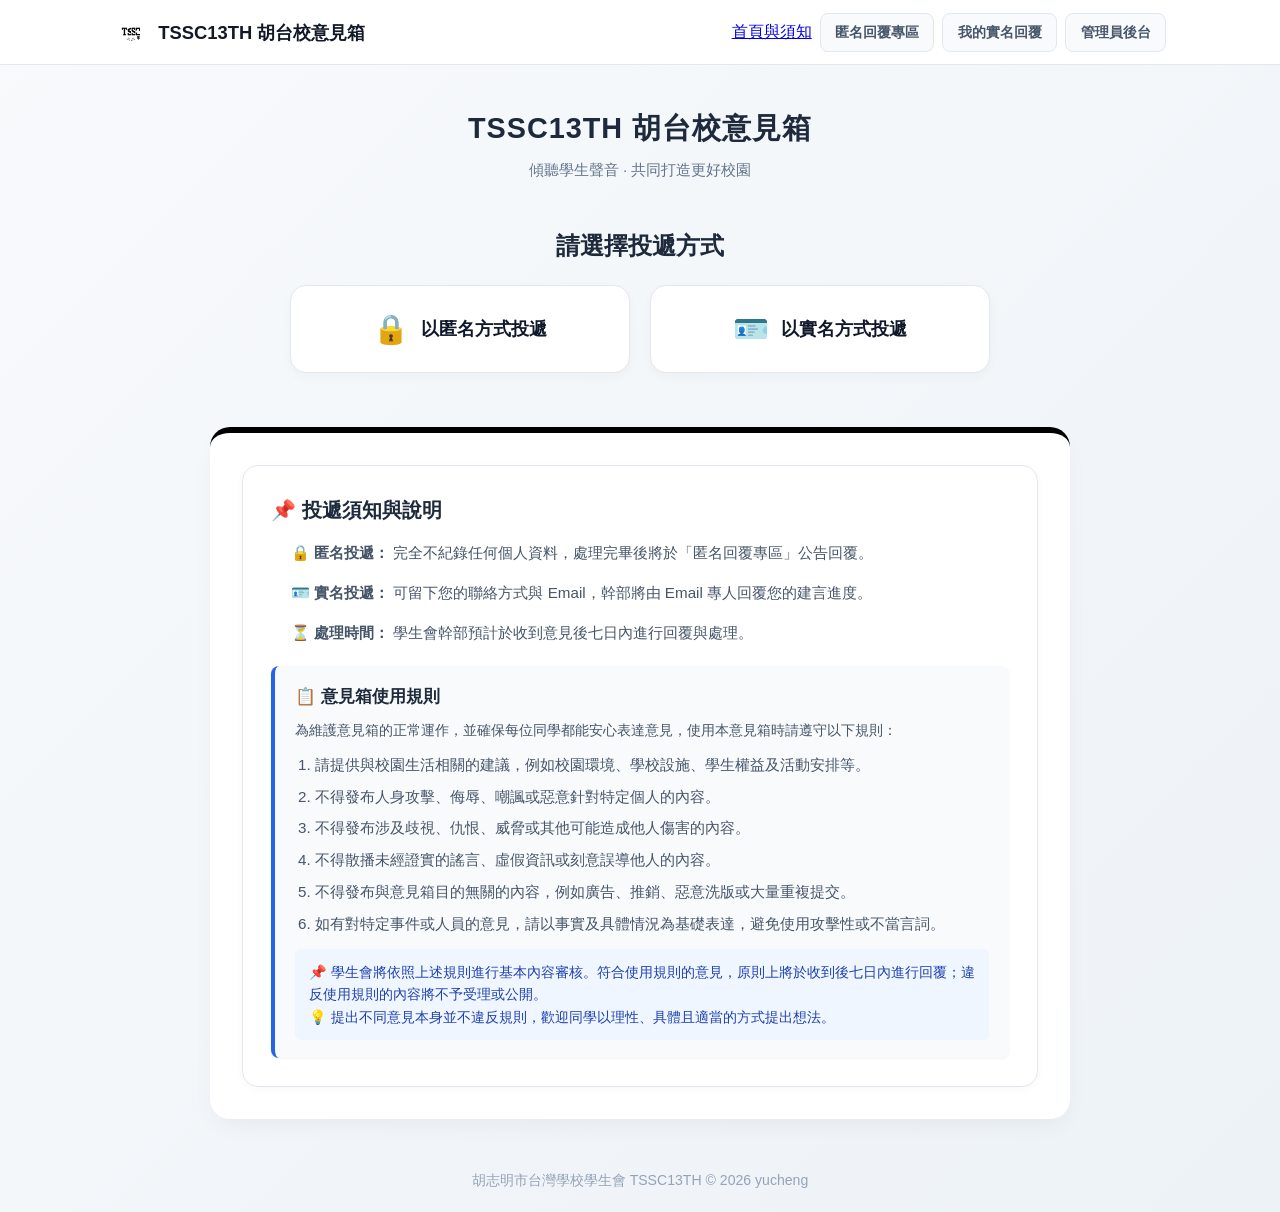
==== commit 6d268e0f: "fix" ====
--- a/index.html
+++ b/index.html
@@ -4,6 +4,7 @@
     <meta charset="UTF-8">
     <meta name="viewport" content="width=device-width, initial-scale=1.0">
     <title>TSSC13TH 胡台校意見箱</title>
+    <link rel="icon" type="image/png" href="tsscblack.png">
     <link rel="stylesheet" href="style.css">
     <style>
         * {
@@ -365,7 +366,7 @@
         <span class="drawer-title">TSSC 選單</span>
         <button type="button" class="close-drawer-btn" onclick="toggleDrawer()" aria-label="關閉選單">✕</button>
     </div>
-    <a href="index.html" class="nav-pill-btn">首頁與須知</a>
+    <a href="index.html" class="nav-pill-btn.active">首頁與須知</a>
     <a href="replies.html" class="nav-pill-btn">匿名回覆專區</a>
     <a href="myreplies.html" class="nav-pill-btn">我的實名回覆</a>
     <a href="admin.html" class="nav-pill-btn">管理員後台</a>
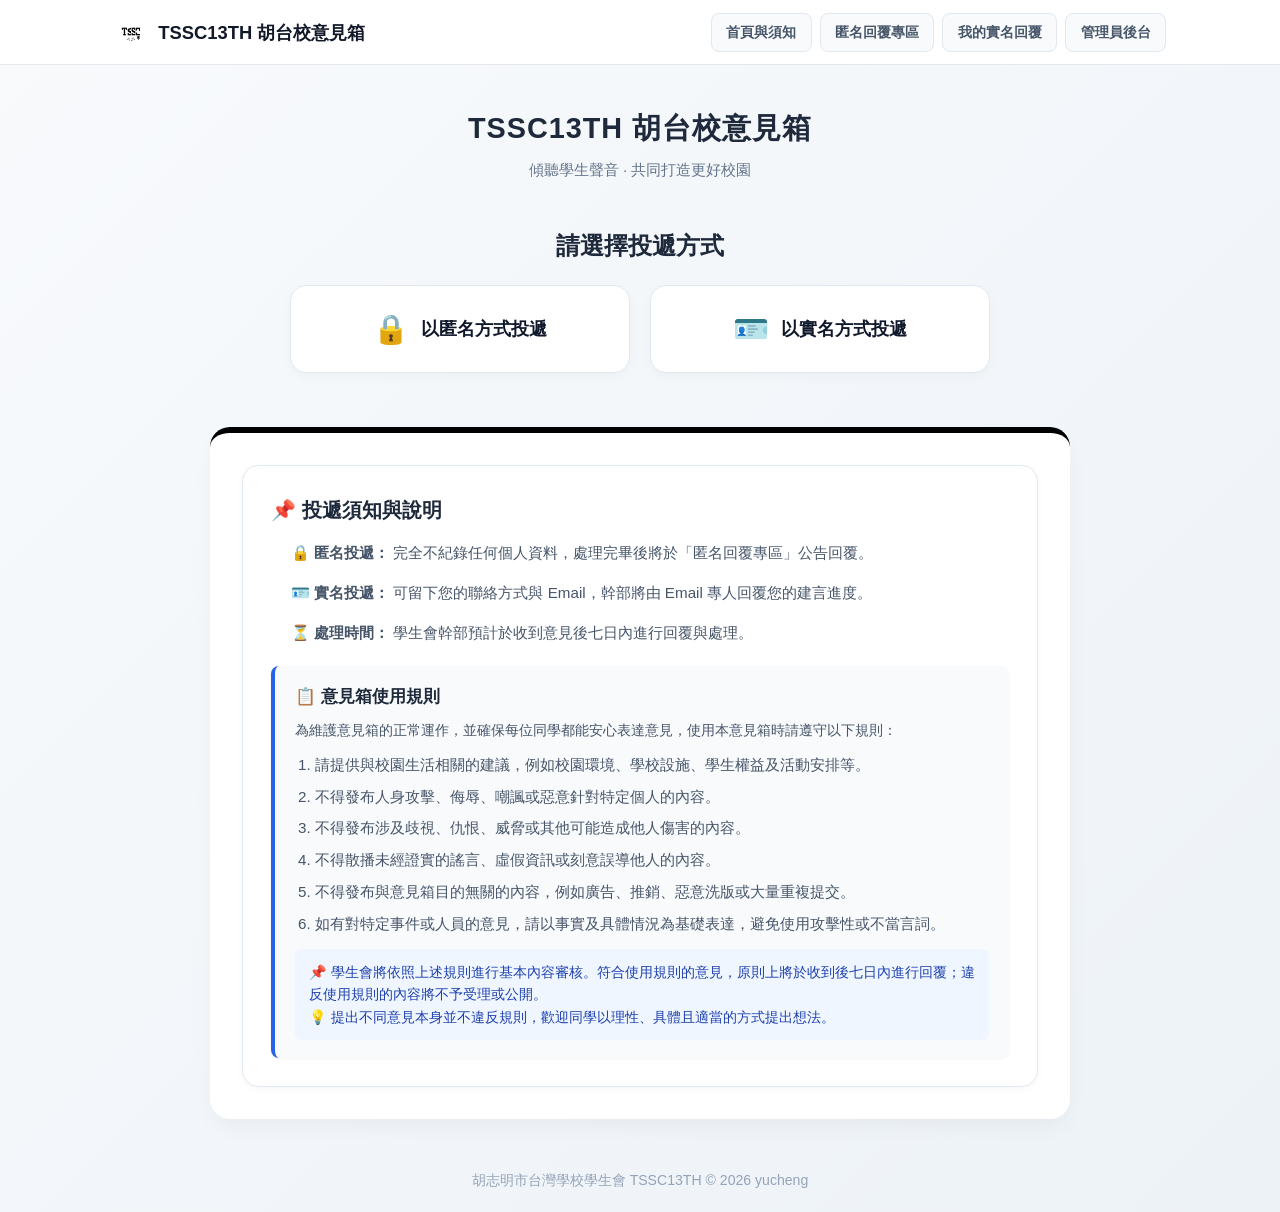
==== commit fb37f890: "fix" ====
--- a/index.html
+++ b/index.html
@@ -366,7 +366,7 @@
         <span class="drawer-title">TSSC 選單</span>
         <button type="button" class="close-drawer-btn" onclick="toggleDrawer()" aria-label="關閉選單">✕</button>
     </div>
-    <a href="index.html" class="nav-pill-btn.active">首頁與須知</a>
+    <a href="index.html" class="nav-pill-btn">首頁與須知</a>
     <a href="replies.html" class="nav-pill-btn">匿名回覆專區</a>
     <a href="myreplies.html" class="nav-pill-btn">我的實名回覆</a>
     <a href="admin.html" class="nav-pill-btn">管理員後台</a>
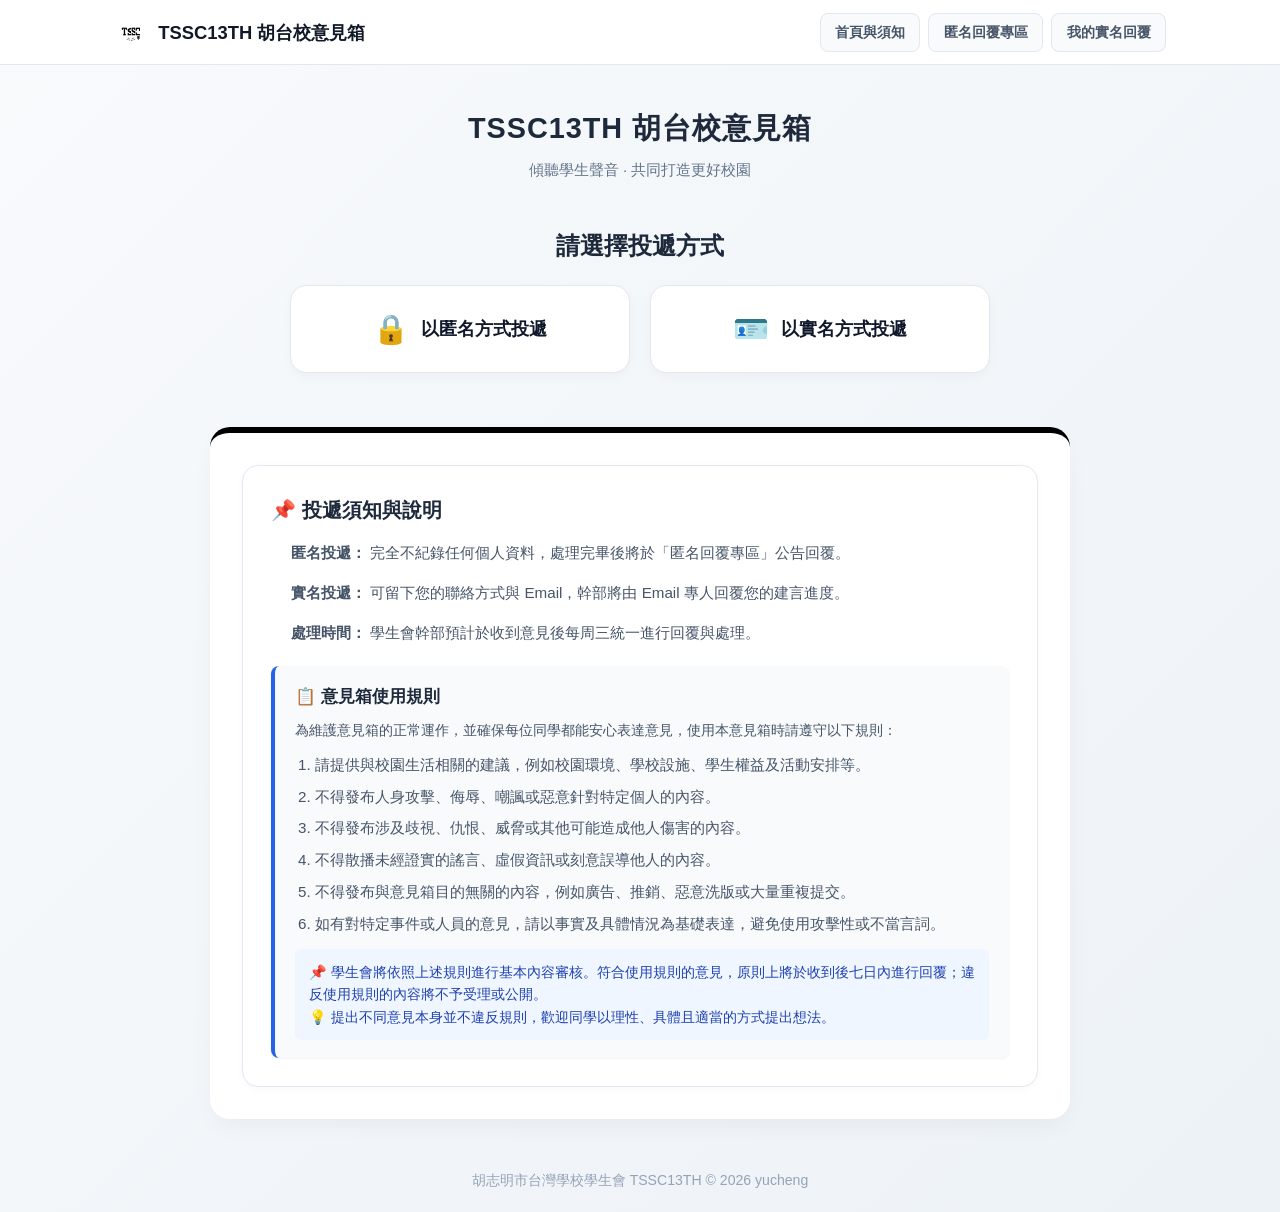
==== commit 2dc9fda7: "fix" ====
--- a/index.html
+++ b/index.html
@@ -360,16 +360,16 @@
                 <span class="brand-text">TSSC13TH 胡台校意見箱</span>
             </a>
 
-           <!-- 導覽選單（手機版切換為隱藏抽屜） -->
+           
 <div class="nav-menu" id="navDrawer">
     <div class="drawer-header">
-        <span class="drawer-title">TSSC 選單</span>
+        <span class="drawer-title">TSSC意見箱</span>
         <button type="button" class="close-drawer-btn" onclick="toggleDrawer()" aria-label="關閉選單">✕</button>
     </div>
     <a href="index.html" class="nav-pill-btn">首頁與須知</a>
     <a href="replies.html" class="nav-pill-btn">匿名回覆專區</a>
     <a href="myreplies.html" class="nav-pill-btn">我的實名回覆</a>
-    <a href="admin.html" class="nav-pill-btn">管理員後台</a>
+    
 </div>
         </div>
     </nav>
@@ -403,9 +403,9 @@
             <div class="info-box">
                 <h3>📌 投遞須知與說明</h3>
                 <ul>
-                    <li><strong>🔒 匿名投遞：</strong> 完全不紀錄任何個人資料，處理完畢後將於「匿名回覆專區」公告回覆。</li>
-                    <li><strong>🪪 實名投遞：</strong> 可留下您的聯絡方式與 Email，幹部將由 Email 專人回覆您的建言進度。</li>
-                    <li><strong>⏳ 處理時間：</strong> 學生會幹部預計於收到意見後七日內進行回覆與處理。</li>
+                    <li><strong> 匿名投遞：</strong> 完全不紀錄任何個人資料，處理完畢後將於「匿名回覆專區」公告回覆。</li>
+                    <li><strong> 實名投遞：</strong> 可留下您的聯絡方式與 Email，幹部將由 Email 專人回覆您的建言進度。</li>
+                    <li><strong> 處理時間：</strong> 學生會幹部預計於收到意見後每周三統一進行回覆與處理。</li>
                 </ul>
 
                 <div class="rules-box">
@@ -456,7 +456,7 @@
     }
 });
 
-        const GAS_URL = 'https://script.google.com/macros/s/AKfycbyX_GsvbBdSfWdLYHys0beIzngkABgNmQq49YXd9ukuXAVGZzfS75yMQ33AkP0yoPrL/exec';
+        const GAS_URL = 'https://script.google.com/macros/s/AKfycbzXm5TiQss1GUKkDF4TOZJMqAeraA63vrpecSEzAuIvcNOvGjF51HFWnNutWc1Mjx4f/exec';
         const TARGET_SHEET_ID = '18fxfF-BnNlDnhCH0NORbNeWXKSo1KHmljfPCkpvJTKo';
         let statusInterval = null;
         let consecutiveFailures = 0;
--- a/style.css
+++ b/style.css
@@ -681,4 +681,3 @@
     margin-top: auto;
 }
 
-
